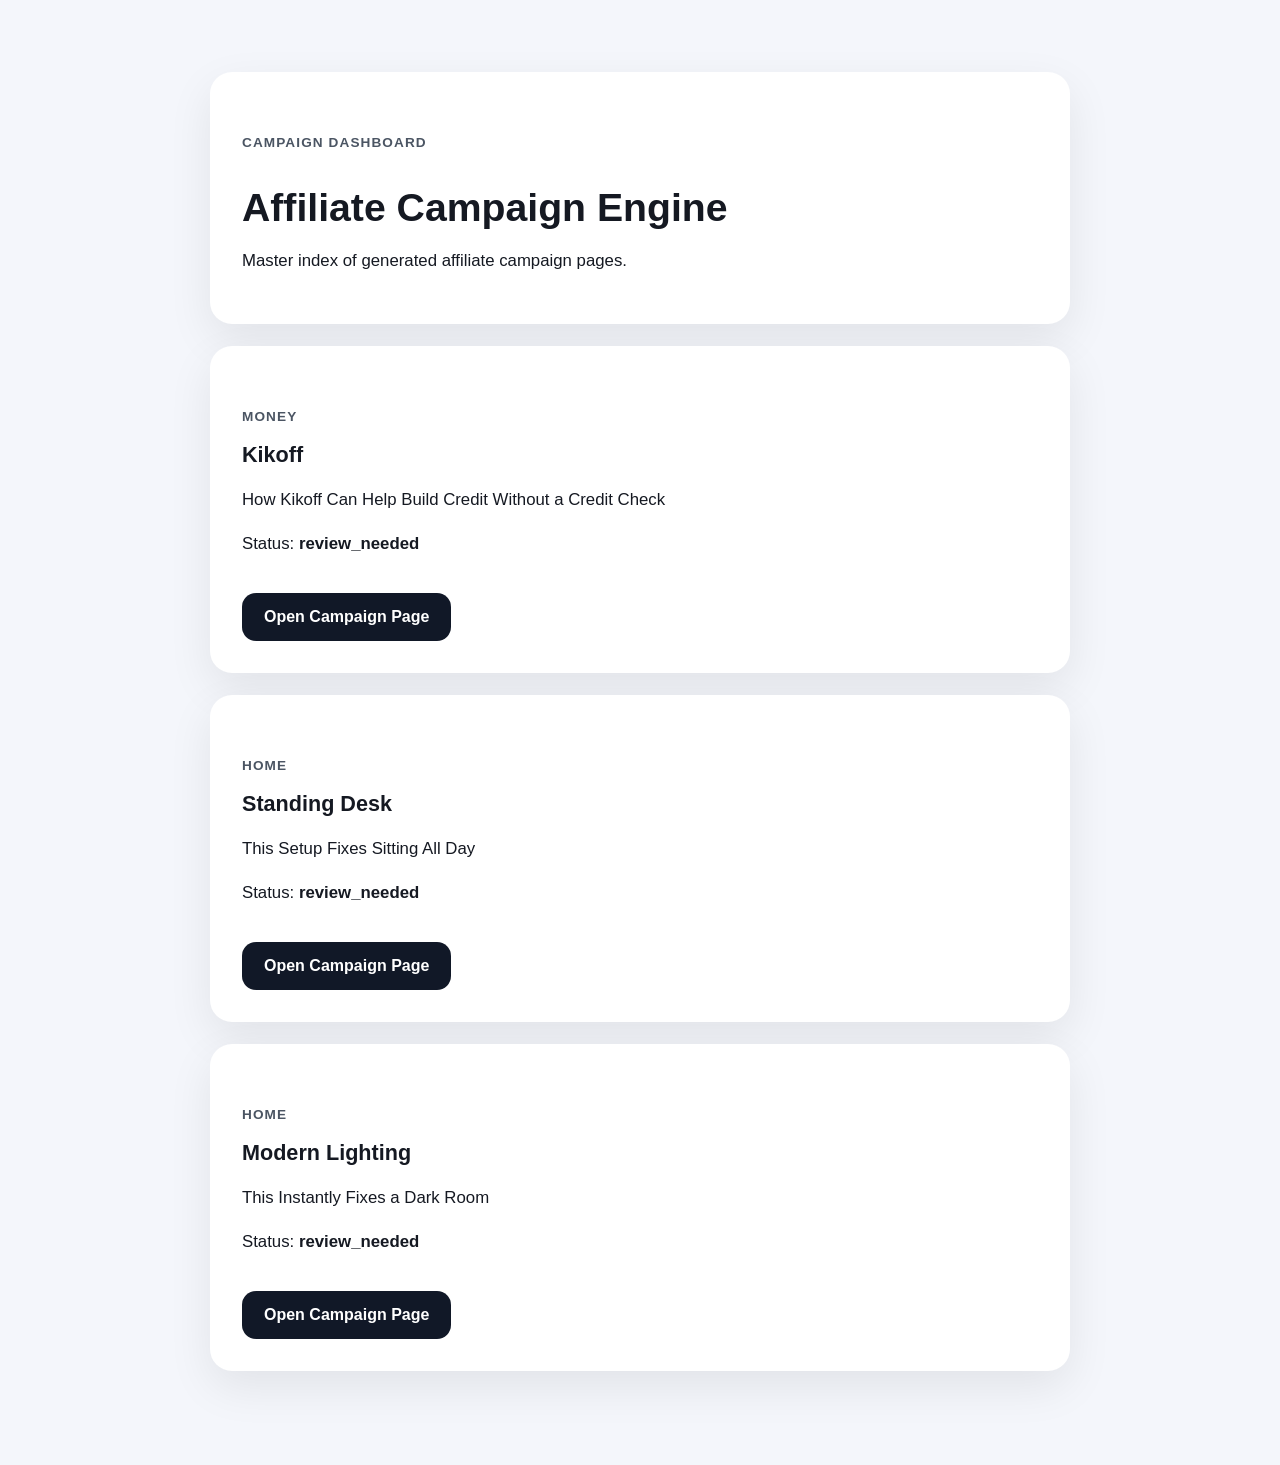
==== docs/index.html @ 83dc0a33 "Switch deployment output to docs folder" ====
<!doctype html>
<html lang="en">
<head>
  <meta charset="utf-8">
  <title>Affiliate Campaign Dashboard</title>
  <meta name="viewport" content="width=device-width, initial-scale=1">
  <link rel="stylesheet" href="../assets/style.css">
</head>
<body>
  <main class="page-shell">
    <section class="hero-card">
      <p class="eyebrow">Campaign Dashboard</p>
      <h1>Affiliate Campaign Engine</h1>
      <p class="lead">
        Master index of generated affiliate campaign pages.
      </p>
    </section>

    
    <section class="content-card">
      <p class="eyebrow">money</p>
      <h2>Kikoff</h2>
      <p>How Kikoff Can Help Build Credit Without a Credit Check</p>
      <p>Status: <strong>review_needed</strong></p>
      <a class="cta" href="kikoff-credit-builder-review.html">Open Campaign Page</a>
    </section>
    <section class="content-card">
      <p class="eyebrow">home</p>
      <h2>Standing Desk</h2>
      <p>This Setup Fixes Sitting All Day</p>
      <p>Status: <strong>review_needed</strong></p>
      <a class="cta" href="standing-desk-setup-review.html">Open Campaign Page</a>
    </section>
    <section class="content-card">
      <p class="eyebrow">home</p>
      <h2>Modern Lighting</h2>
      <p>This Instantly Fixes a Dark Room</p>
      <p>Status: <strong>review_needed</strong></p>
      <a class="cta" href="lighting-upgrade-room-fix.html">Open Campaign Page</a>
    </section>
  </main>
</body>
</html>
---- assets/style.css ----
body {
  margin: 0;
  font-family: Arial, sans-serif;
  background: #f4f6fb;
  color: #151922;
}

.page-shell {
  max-width: 860px;
  margin: 48px auto;
  padding: 24px;
}

.hero-card,
.content-card {
  background: #ffffff;
  border-radius: 22px;
  box-shadow: 0 16px 45px rgba(0, 0, 0, 0.08);
  margin-bottom: 22px;
  padding: 32px;
}

.footer-disclosure {
  background: #fff7d6;
  border: 1px solid #ead68a;
  border-radius: 14px;
  color: #374151;
  font-size: 0.95rem;
  line-height: 1.5;
  margin-top: 22px;
  padding: 16px 18px;
}

.eyebrow {
  color: #4b5563;
  font-size: 0.85rem;
  font-weight: 700;
  letter-spacing: 0.08em;
  margin-top: 28px;
  text-transform: uppercase;
}

h1 {
  font-size: 2.45rem;
  line-height: 1.08;
  margin-bottom: 18px;
}

h2 {
  font-size: 1.35rem;
  margin-top: 0;
}

.lead,
p,
li {
  font-size: 1.05rem;
  line-height: 1.65;
}

.cta {
  background: #111827;
  border-radius: 14px;
  color: #ffffff;
  display: inline-block;
  font-weight: 700;
  margin-top: 18px;
  padding: 15px 22px;
  text-decoration: none;
}

.cta:hover {
  opacity: 0.88;
}

.source {
  color: #4b5563;
  font-size: 0.95rem;
  padding: 0 8px;
}

@media (max-width: 700px) {
  .page-shell {
    margin: 18px auto;
    padding: 14px;
  }

  .hero-card,
  .content-card {
    padding: 22px;
  }

  h1 {
    font-size: 1.9rem;
  }
}
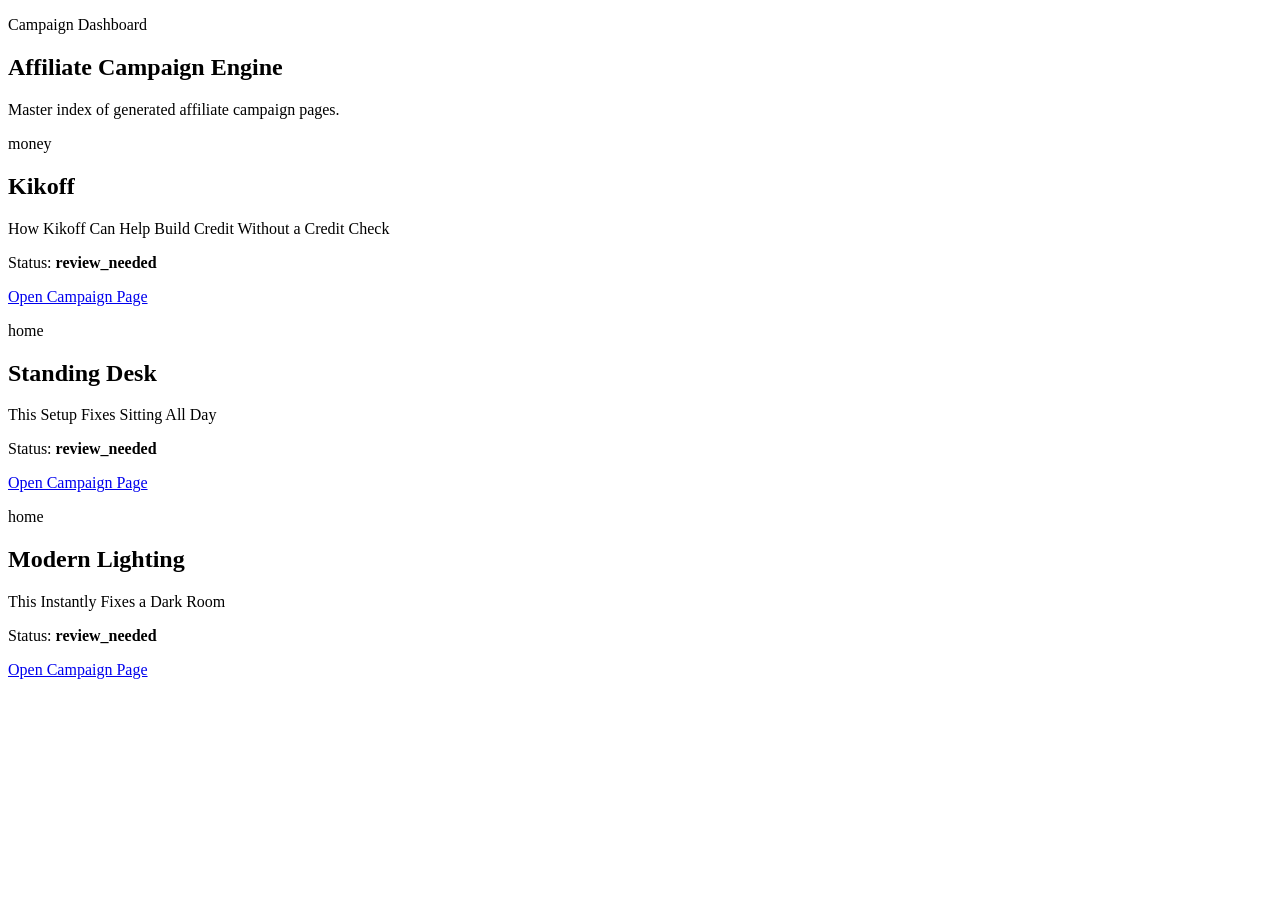
==== commit 0faed152: "Fix CSS path for all generated pages" ====
--- a/docs/index.html
+++ b/docs/index.html
@@ -4,7 +4,7 @@
   <meta charset="utf-8">
   <title>Affiliate Campaign Dashboard</title>
   <meta name="viewport" content="width=device-width, initial-scale=1">
-  <link rel="stylesheet" href="../assets/style.css">
+  <link rel="stylesheet" href="/AffiliateCampaignEngine/assets/style.css">
 </head>
 <body>
   <main class="page-shell">
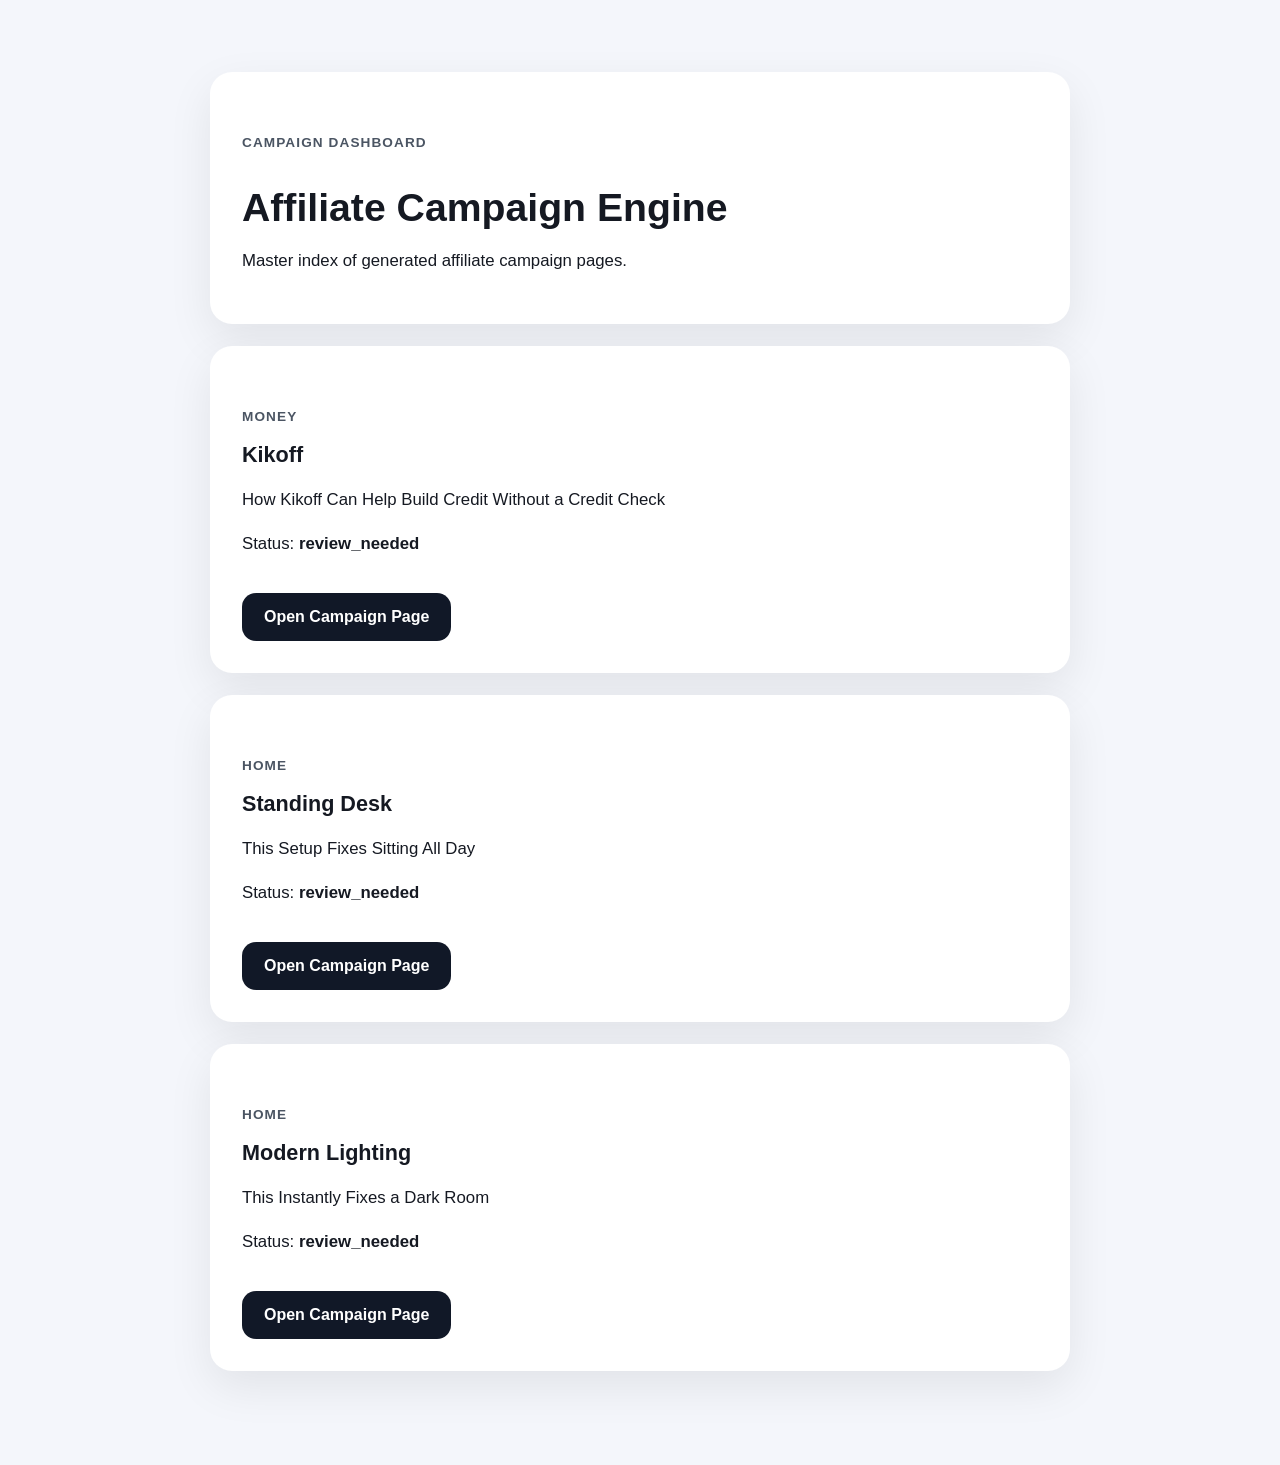
==== commit d04b846b: "Fix asset deployment and CSS path" ====
--- a/docs/index.html
+++ b/docs/index.html
@@ -4,7 +4,7 @@
   <meta charset="utf-8">
   <title>Affiliate Campaign Dashboard</title>
   <meta name="viewport" content="width=device-width, initial-scale=1">
-  <link rel="stylesheet" href="/AffiliateCampaignEngine/assets/style.css">
+  <link rel="stylesheet" href="assets/style.css">
 </head>
 <body>
   <main class="page-shell">
--- a/docs/assets/style.css
+++ b/docs/assets/style.css
@@ -0,0 +1,96 @@
+body {
+  margin: 0;
+  font-family: Arial, sans-serif;
+  background: #f4f6fb;
+  color: #151922;
+}
+
+.page-shell {
+  max-width: 860px;
+  margin: 48px auto;
+  padding: 24px;
+}
+
+.hero-card,
+.content-card {
+  background: #ffffff;
+  border-radius: 22px;
+  box-shadow: 0 16px 45px rgba(0, 0, 0, 0.08);
+  margin-bottom: 22px;
+  padding: 32px;
+}
+
+.footer-disclosure {
+  background: #fff7d6;
+  border: 1px solid #ead68a;
+  border-radius: 14px;
+  color: #374151;
+  font-size: 0.95rem;
+  line-height: 1.5;
+  margin-top: 22px;
+  padding: 16px 18px;
+}
+
+.eyebrow {
+  color: #4b5563;
+  font-size: 0.85rem;
+  font-weight: 700;
+  letter-spacing: 0.08em;
+  margin-top: 28px;
+  text-transform: uppercase;
+}
+
+h1 {
+  font-size: 2.45rem;
+  line-height: 1.08;
+  margin-bottom: 18px;
+}
+
+h2 {
+  font-size: 1.35rem;
+  margin-top: 0;
+}
+
+.lead,
+p,
+li {
+  font-size: 1.05rem;
+  line-height: 1.65;
+}
+
+.cta {
+  background: #111827;
+  border-radius: 14px;
+  color: #ffffff;
+  display: inline-block;
+  font-weight: 700;
+  margin-top: 18px;
+  padding: 15px 22px;
+  text-decoration: none;
+}
+
+.cta:hover {
+  opacity: 0.88;
+}
+
+.source {
+  color: #4b5563;
+  font-size: 0.95rem;
+  padding: 0 8px;
+}
+
+@media (max-width: 700px) {
+  .page-shell {
+    margin: 18px auto;
+    padding: 14px;
+  }
+
+  .hero-card,
+  .content-card {
+    padding: 22px;
+  }
+
+  h1 {
+    font-size: 1.9rem;
+  }
+}
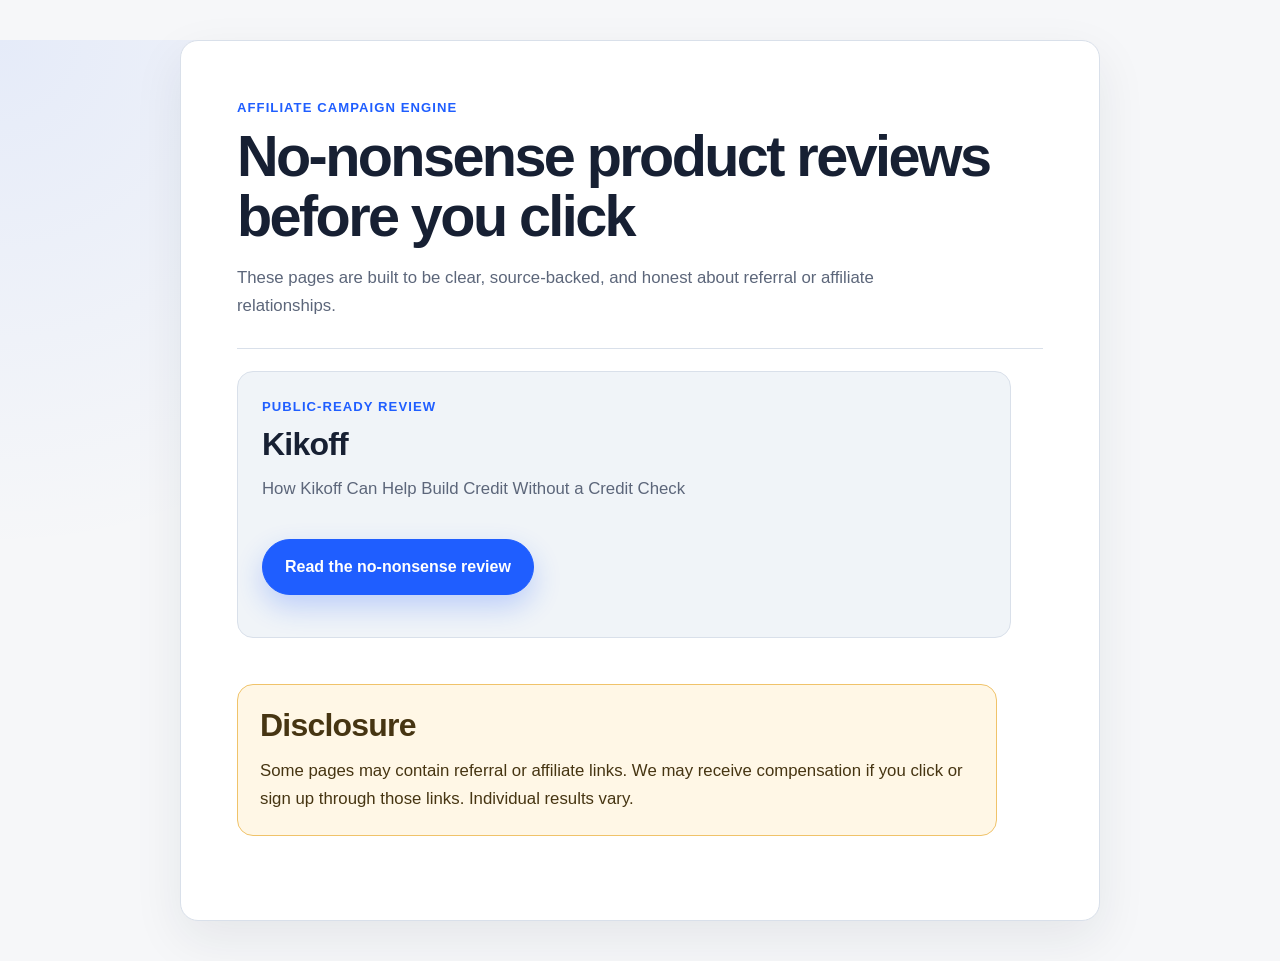
==== commit fd43138e: "Add public campaign homepage" ====
--- a/docs/index.html
+++ b/docs/index.html
@@ -2,41 +2,31 @@
 <html lang="en">
 <head>
   <meta charset="utf-8">
-  <title>Affiliate Campaign Dashboard</title>
   <meta name="viewport" content="width=device-width, initial-scale=1">
+  <title>No-Nonsense Product Reviews</title>
+  <meta name="description" content="Plain-English product reviews with source-backed notes, visible disclosures, and no fake guarantees.">
   <link rel="stylesheet" href="assets/style.css">
 </head>
 <body>
-  <main class="page-shell">
-    <section class="hero-card">
-      <p class="eyebrow">Campaign Dashboard</p>
-      <h1>Affiliate Campaign Engine</h1>
-      <p class="lead">
-        Master index of generated affiliate campaign pages.
-      </p>
+  <main>
+    <header>
+      <p class="eyebrow">Affiliate Campaign Engine</p>
+      <h1>No-nonsense product reviews before you click</h1>
+      <p>These pages are built to be clear, source-backed, and honest about referral or affiliate relationships.</p>
+    </header>
+
+    <section class="homepage-campaign-grid" aria-label="Public-ready reviews">
+<article class="homepage-campaign-card">
+  <p class="eyebrow">Public-ready review</p>
+  <h2>Kikoff</h2>
+  <p>How Kikoff Can Help Build Credit Without a Credit Check</p>
+  <a class="cta" href="kikoff-credit-builder-review.html">Read the no-nonsense review</a>
+</article>
     </section>
 
-    
-    <section class="content-card">
-      <p class="eyebrow">money</p>
-      <h2>Kikoff</h2>
-      <p>How Kikoff Can Help Build Credit Without a Credit Check</p>
-      <p>Status: <strong>review_needed</strong></p>
-      <a class="cta" href="kikoff-credit-builder-review.html">Open Campaign Page</a>
-    </section>
-    <section class="content-card">
-      <p class="eyebrow">home</p>
-      <h2>Standing Desk</h2>
-      <p>This Setup Fixes Sitting All Day</p>
-      <p>Status: <strong>review_needed</strong></p>
-      <a class="cta" href="standing-desk-setup-review.html">Open Campaign Page</a>
-    </section>
-    <section class="content-card">
-      <p class="eyebrow">home</p>
-      <h2>Modern Lighting</h2>
-      <p>This Instantly Fixes a Dark Room</p>
-      <p>Status: <strong>review_needed</strong></p>
-      <a class="cta" href="lighting-upgrade-room-fix.html">Open Campaign Page</a>
+    <section class="bottom-disclosure-section" aria-labelledby="homepage-disclosure-heading">
+      <h2 id="homepage-disclosure-heading">Disclosure</h2>
+      <p>Some pages may contain referral or affiliate links. We may receive compensation if you click or sign up through those links. Individual results vary.</p>
     </section>
   </main>
 </body>
--- a/docs/assets/style.css
+++ b/docs/assets/style.css
@@ -1,96 +1,407 @@
+﻿:root {
+  --bg: #f6f7f9;
+  --surface: #ffffff;
+  --surface-soft: #f0f4f8;
+  --text: #172033;
+  --muted: #5c667a;
+  --border: #d9e0ea;
+  --accent: #1f5eff;
+  --accent-dark: #1748c7;
+  --warning-bg: #fff7e6;
+  --warning-border: #f0c36a;
+  --shadow: 0 18px 50px rgba(23, 32, 51, 0.08);
+  --radius: 18px;
+  --max-width: 920px;
+}
+
+* {
+  box-sizing: border-box;
+}
+
+html {
+  min-height: 100%;
+  background: var(--bg);
+}
+
 body {
   margin: 0;
-  font-family: Arial, sans-serif;
-  background: #f4f6fb;
-  color: #151922;
-}
-
-.page-shell {
-  max-width: 860px;
-  margin: 48px auto;
+  min-height: 100%;
+  color: var(--text);
+  background:
+    radial-gradient(circle at top left, rgba(31, 94, 255, 0.08), transparent 32rem),
+    var(--bg);
+  font-family: Arial, Helvetica, sans-serif;
+  line-height: 1.65;
+}
+
+main,
+.page,
+.container,
+article {
+  width: min(var(--max-width), calc(100% - 32px));
+  margin: 40px auto;
+}
+
+main,
+article,
+.page-card,
+.container {
+  background: var(--surface);
+  border: 1px solid var(--border);
+  border-radius: var(--radius);
+  box-shadow: var(--shadow);
+  padding: clamp(24px, 5vw, 56px);
+}
+
+header {
+  margin-bottom: 28px;
+}
+
+h1 {
+  max-width: 760px;
+  margin: 0 0 18px;
+  font-size: clamp(2rem, 5vw, 3.6rem);
+  line-height: 1.04;
+  letter-spacing: -0.045em;
+}
+
+h2 {
+  margin-top: 36px;
+  margin-bottom: 12px;
+  font-size: clamp(1.35rem, 3vw, 2rem);
+  line-height: 1.18;
+  letter-spacing: -0.025em;
+}
+
+h3 {
+  margin-top: 28px;
+  margin-bottom: 8px;
+  font-size: 1.15rem;
+}
+
+p {
+  max-width: 740px;
+  margin: 0 0 18px;
+  color: var(--muted);
+  font-size: 1.05rem;
+}
+
+ul,
+ol {
+  max-width: 740px;
+  color: var(--muted);
+  padding-left: 1.35rem;
+}
+
+li {
+  margin-bottom: 10px;
+}
+
+a {
+  color: var(--accent);
+  font-weight: 700;
+  text-decoration-thickness: 0.08em;
+  text-underline-offset: 0.18em;
+}
+
+a:hover {
+  color: var(--accent-dark);
+}
+
+.cta,
+.button,
+a[class*="cta"],
+a[href*="redirect.html"] {
+  display: inline-flex;
+  align-items: center;
+  justify-content: center;
+  width: fit-content;
+  max-width: 100%;
+  min-height: 48px;
+  margin: 18px 0;
+  padding: 14px 22px;
+  color: #ffffff;
+  background: var(--accent);
+  border: 1px solid var(--accent);
+  border-radius: 999px;
+  box-shadow: 0 12px 28px rgba(31, 94, 255, 0.24);
+  font-weight: 800;
+  text-decoration: none;
+}
+
+.cta:hover,
+.button:hover,
+a[class*="cta"]:hover,
+a[href*="redirect.html"]:hover {
+  color: #ffffff;
+  background: var(--accent-dark);
+  border-color: var(--accent-dark);
+}
+
+section {
+  margin-top: 28px;
+  padding-top: 22px;
+  border-top: 1px solid var(--border);
+}
+
+.disclosure,
+[class*="disclosure"],
+aside,
+.notice {
+  max-width: 760px;
+  margin: 28px 0;
+  padding: 18px 20px;
+  color: #463512;
+  background: var(--warning-bg);
+  border: 1px solid var(--warning-border);
+  border-radius: 14px;
+}
+
+small,
+.meta,
+.fine-print {
+  color: var(--muted);
+  font-size: 0.92rem;
+}
+
+footer {
+  width: min(var(--max-width), calc(100% - 32px));
+  margin: 24px auto 48px;
+  color: var(--muted);
+  font-size: 0.92rem;
+  text-align: center;
+}
+
+@media (max-width: 680px) {
+  main,
+  .page,
+  .container,
+  article {
+    width: min(100% - 20px, var(--max-width));
+    margin: 20px auto;
+    padding: 22px;
+    border-radius: 14px;
+  }
+
+  h1 {
+    font-size: 2rem;
+  }
+
+  .cta,
+  .button,
+  a[class*="cta"],
+  a[href*="redirect.html"] {
+    width: 100%;
+    text-align: center;
+  }
+}
+
+/* IMAGE_SIZE_POLISH_START */
+/*
+  Professional image sizing rule:
+  Generated affiliate pages may use product, hero, or preview images.
+  This prevents large source images from overwhelming the landing page.
+*/
+img {
+  display: block;
+  max-width: 100%;
+  height: auto;
+}
+
+.hero img,
+.product img,
+.product-image,
+.hero-image,
+img[class*="hero"],
+img[class*="product"] {
+  width: min(100%, 680px);
+  max-height: 360px;
+  margin: 24px auto;
+  object-fit: contain;
+  border: 1px solid var(--border);
+  border-radius: 16px;
+  background: var(--surface-soft);
+  box-shadow: 0 14px 34px rgba(23, 32, 51, 0.08);
+}
+
+figure {
+  max-width: 720px;
+  margin: 26px auto;
+}
+
+figure img {
+  width: 100%;
+  max-height: 360px;
+  object-fit: contain;
+  border-radius: 16px;
+}
+
+figcaption {
+  margin-top: 10px;
+  color: var(--muted);
+  font-size: 0.92rem;
+  text-align: center;
+}
+
+@media (max-width: 680px) {
+  .hero img,
+  .product img,
+  .product-image,
+  .hero-image,
+  img[class*="hero"],
+  img[class*="product"],
+  figure img {
+    max-height: 260px;
+    margin: 18px auto;
+  }
+}
+/* IMAGE_SIZE_POLISH_END */
+
+/* REVIEW_EVIDENCE_CARD_START */
+.eyebrow {
+  margin-bottom: 8px;
+  color: var(--accent);
+  font-size: 0.82rem;
+  font-weight: 800;
+  letter-spacing: 0.08em;
+  text-transform: uppercase;
+}
+
+.review-evidence-section {
+  margin-top: 34px;
+}
+
+.review-evidence-grid {
+  display: grid;
+  grid-template-columns: repeat(3, minmax(0, 1fr));
+  gap: 18px;
+  margin-top: 22px;
+}
+
+.review-evidence-card {
+  margin: 0;
+  padding: 20px;
+  border: 1px solid var(--border);
+  border-radius: 16px;
+  background: var(--surface-soft);
+  box-shadow: none;
+}
+
+.review-evidence-card h3 {
+  margin-top: 8px;
+}
+
+.review-rating {
+  display: inline-flex;
+  padding: 6px 10px;
+  border-radius: 999px;
+  background: #ffffff;
+  border: 1px solid var(--border);
+  color: var(--text);
+  font-weight: 800;
+}
+
+.review-source {
+  margin-bottom: 0;
+  font-size: 0.92rem;
+}
+
+@media (max-width: 840px) {
+  .review-evidence-grid {
+    grid-template-columns: 1fr;
+  }
+}
+/* REVIEW_EVIDENCE_CARD_END */
+
+/* REVIEW_AND_BOTTOM_DISCLOSURE_START */
+.eyebrow {
+  margin-bottom: 8px;
+  color: var(--accent);
+  font-size: 0.82rem;
+  font-weight: 800;
+  letter-spacing: 0.08em;
+  text-transform: uppercase;
+}
+
+.review-evidence-section {
+  margin-top: 26px;
+  padding-top: 24px;
+  border-top: 1px solid var(--border);
+}
+
+.review-evidence-grid {
+  display: grid;
+  grid-template-columns: repeat(3, minmax(0, 1fr));
+  gap: 18px;
+  margin-top: 22px;
+}
+
+.review-evidence-card {
+  margin: 0;
+  padding: 20px;
+  border: 1px solid var(--border);
+  border-radius: 16px;
+  background: var(--surface-soft);
+  box-shadow: none;
+}
+
+.review-rating {
+  display: inline-flex;
+  padding: 6px 10px;
+  border-radius: 999px;
+  background: #ffffff;
+  border: 1px solid var(--border);
+  color: var(--text);
+  font-weight: 800;
+}
+
+.review-source {
+  margin-bottom: 0;
+  font-size: 0.92rem;
+}
+
+.bottom-disclosure-section {
+  margin-top: 46px;
+  padding: 22px;
+  border: 1px solid var(--warning-border);
+  border-radius: 16px;
+  background: var(--warning-bg);
+}
+
+.bottom-disclosure-section h2 {
+  margin-top: 0;
+}
+
+.bottom-disclosure-section p {
+  margin-bottom: 0;
+  color: #463512;
+}
+
+@media (max-width: 840px) {
+  .review-evidence-grid {
+    grid-template-columns: 1fr;
+  }
+}
+/* REVIEW_AND_BOTTOM_DISCLOSURE_END */
+
+/* HOMEPAGE_CAMPAIGN_GRID_START */
+.homepage-campaign-grid {
+  display: grid;
+  grid-template-columns: 1fr;
+  gap: 18px;
+  margin-top: 28px;
+}
+
+.homepage-campaign-card {
+  margin: 0;
   padding: 24px;
-}
-
-.hero-card,
-.content-card {
-  background: #ffffff;
-  border-radius: 22px;
-  box-shadow: 0 16px 45px rgba(0, 0, 0, 0.08);
-  margin-bottom: 22px;
-  padding: 32px;
-}
-
-.footer-disclosure {
-  background: #fff7d6;
-  border: 1px solid #ead68a;
-  border-radius: 14px;
-  color: #374151;
-  font-size: 0.95rem;
-  line-height: 1.5;
-  margin-top: 22px;
-  padding: 16px 18px;
-}
-
-.eyebrow {
-  color: #4b5563;
-  font-size: 0.85rem;
-  font-weight: 700;
-  letter-spacing: 0.08em;
-  margin-top: 28px;
-  text-transform: uppercase;
-}
-
-h1 {
-  font-size: 2.45rem;
-  line-height: 1.08;
-  margin-bottom: 18px;
-}
-
-h2 {
-  font-size: 1.35rem;
+  border: 1px solid var(--border);
+  border-radius: 16px;
+  background: var(--surface-soft);
+  box-shadow: none;
+}
+
+.homepage-campaign-card h2 {
   margin-top: 0;
 }
-
-.lead,
-p,
-li {
-  font-size: 1.05rem;
-  line-height: 1.65;
-}
-
-.cta {
-  background: #111827;
-  border-radius: 14px;
-  color: #ffffff;
-  display: inline-block;
-  font-weight: 700;
-  margin-top: 18px;
-  padding: 15px 22px;
-  text-decoration: none;
-}
-
-.cta:hover {
-  opacity: 0.88;
-}
-
-.source {
-  color: #4b5563;
-  font-size: 0.95rem;
-  padding: 0 8px;
-}
-
-@media (max-width: 700px) {
-  .page-shell {
-    margin: 18px auto;
-    padding: 14px;
-  }
-
-  .hero-card,
-  .content-card {
-    padding: 22px;
-  }
-
-  h1 {
-    font-size: 1.9rem;
-  }
-}+/* HOMEPAGE_CAMPAIGN_GRID_END */
